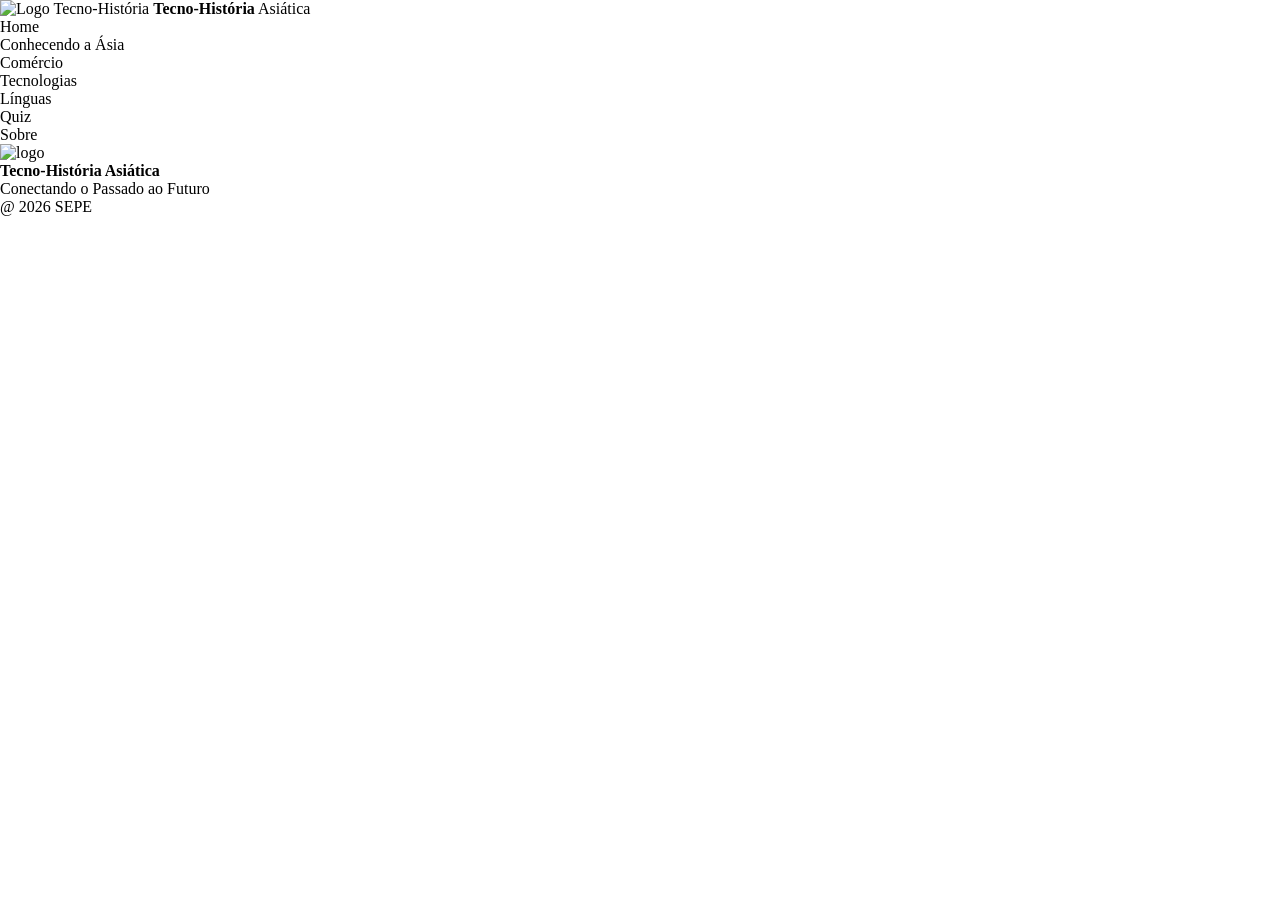
==== src/html/index.html @ f85dc5d5 "adicionando trabalho David" ====
<!DOCTYPE html>
<html lang="pt-br">
<head>
    <meta charset="UTF-8">
    <meta name="viewport" content="width=device-width, initial-scale=1.0">
    
    <link rel="stylesheet" href="../css/reset.css">

    <link rel="stylesheet" href="../css/header.css">
    <title>Document</title>
</head>
<body>
    <header>
            <img src="" alt="Logo Tecno-História">
            <a href="index.html">
                <strong>Tecno-História</strong>
                <span>Asiática</span>
            </a>
        </p>

        <ul>
            <li>
                <a href="index.html" class="atual">Home</a>
            </li>

            <li>
                <a href="">Conhecendo a Ásia</a>
            </li>

            <li>
                <a href="">Comércio</a>
            </li>

            <li>
                <a href="">Tecnologias</a>
            </li>

            <li>
                <a href="">Línguas</a>
            </li>

            <li>
                <a href="">Quiz</a>
            </li>

            <li>
                <a href="">Sobre</a>
            </li>
        </ul>
    </header>

    <footer>
        <div>
            <img src="" alt="logo">
            <p>
                <strong>Tecno-História Asiática</strong>
            <p>

            <p>
                Conectando o Passado ao Futuro
            </p>
        </div>

        <p>
            @ 2026 SEPE 
        </p>
    </footer>
</body>
</html>
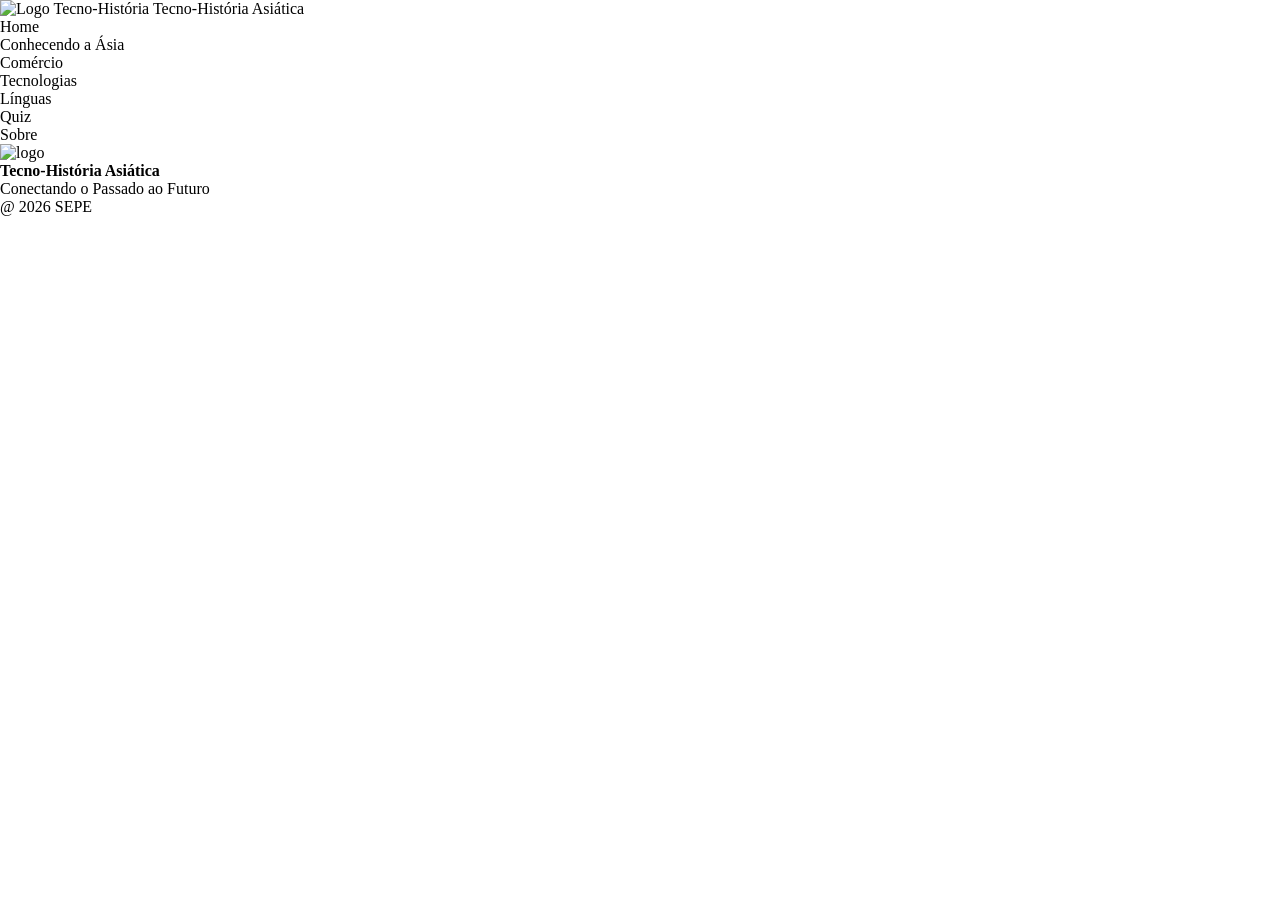
==== commit 5ff1767a: "ARRUMEI O HEADER" ====
--- a/src/html/index.html
+++ b/src/html/index.html
@@ -10,13 +10,14 @@
     <title>Document</title>
 </head>
 <body>
-    <header>
+    	<header>
+        <h1>
             <img src="" alt="Logo Tecno-História">
             <a href="index.html">
-                <strong>Tecno-História</strong>
+                <span>Tecno-História</span>
                 <span>Asiática</span>
             </a>
-        </p>
+        </h1>
 
         <ul>
             <li>
@@ -24,15 +25,15 @@
             </li>
 
             <li>
-                <a href="">Conhecendo a Ásia</a>
+                <a href="conhecendo.html">Conhecendo a Ásia</a>
             </li>
 
             <li>
-                <a href="">Comércio</a>
+                <a href="comercio.html">Comércio</a>
             </li>
 
             <li>
-                <a href="">Tecnologias</a>
+                <a href="tecnologias.html" >Tecnologias</a>
             </li>
 
             <li>
@@ -40,14 +41,13 @@
             </li>
 
             <li>
-                <a href="">Quiz</a>
+                <a href="quiz.html">Quiz</a>
             </li>
 
             <li>
-                <a href="">Sobre</a>
+                <a href="sobre.html">Sobre</a>
             </li>
         </ul>
-    </header>
 
     <footer>
         <div>
@@ -66,4 +66,4 @@
         </p>
     </footer>
 </body>
-</html>+</html>
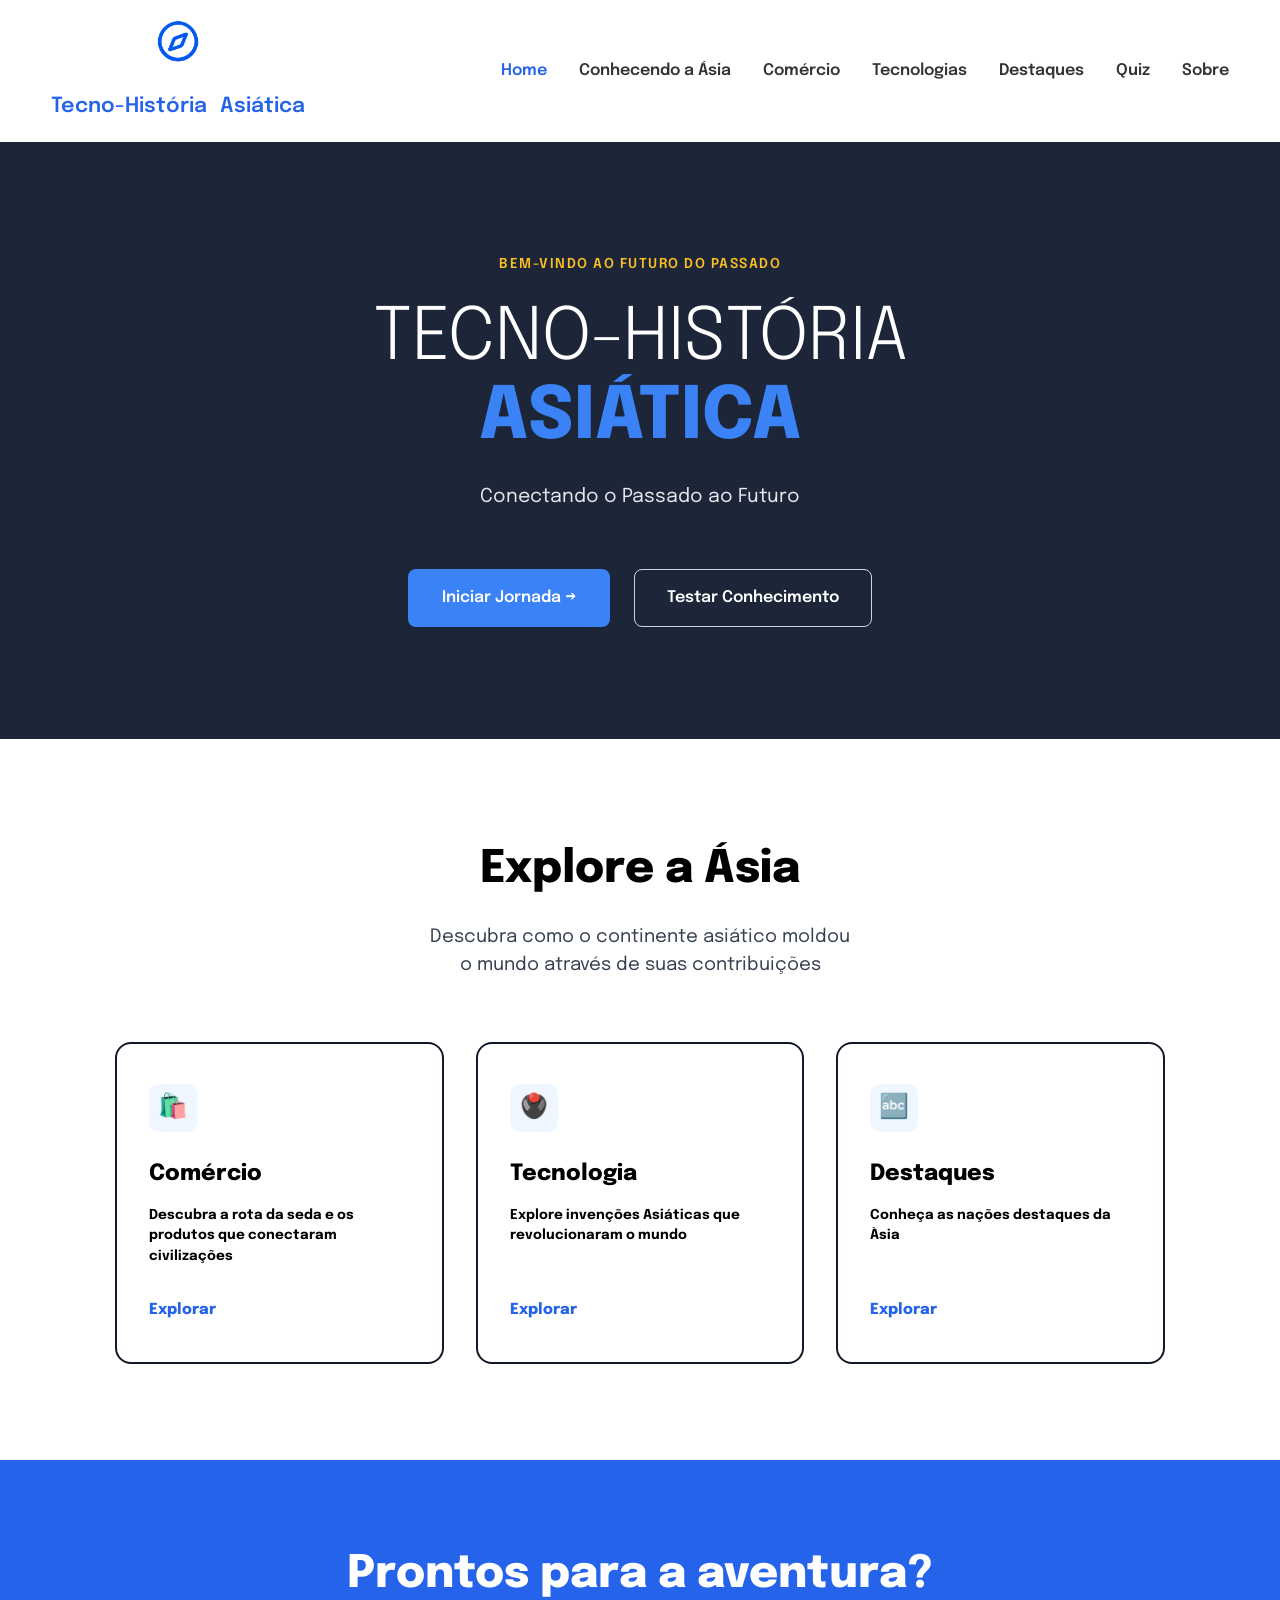
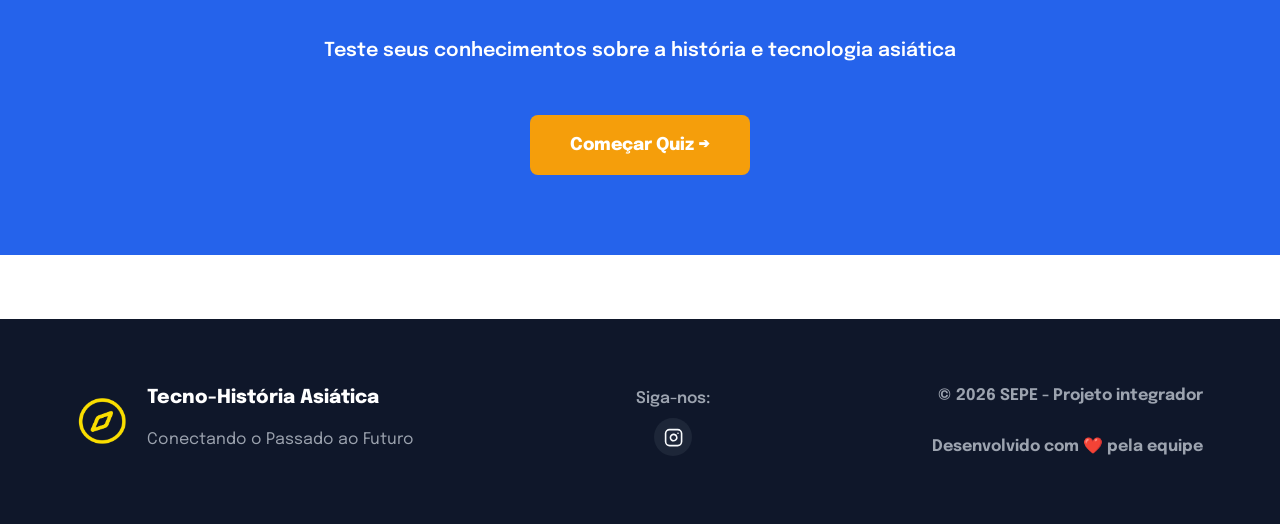
==== commit 1482a0e9: "mudança no home" ====
--- a/src/html/index.html
+++ b/src/html/index.html
@@ -3,16 +3,18 @@
 <head>
     <meta charset="UTF-8">
     <meta name="viewport" content="width=device-width, initial-scale=1.0">
-    
+    <title>Tecno-História Asiática - Home</title>
+    <!-- Caminhos dos estilos CSS -->
     <link rel="stylesheet" href="../css/reset.css">
-
-    <link rel="stylesheet" href="../css/header.css">
-    <title>Document</title>
+    <link rel="stylesheet" href="../css/header-footer.css">
+    <link rel="stylesheet" href="../css/style.css">
 </head>
 <body>
-    	<header>
+
+    <!-- CABEÇALHO -->
+   <header>
         <h1>
-            <img src="" alt="Logo Tecno-História">
+            <img src="../../assets/icons/logonew.png" alt="Logo Tecno-História">
             <a href="index.html">
                 <span>Tecno-História</span>
                 <span>Asiática</span>
@@ -21,7 +23,7 @@
 
         <ul>
             <li>
-                <a href="index.html" class="atual">Home</a>
+                <a href="index.html"class="atual">Home</a>
             </li>
 
             <li>
@@ -37,7 +39,7 @@
             </li>
 
             <li>
-                <a href="">Línguas</a>
+                <a href="destaques.html">Destaques</a>
             </li>
 
             <li>
@@ -48,22 +50,93 @@
                 <a href="sobre.html">Sobre</a>
             </li>
         </ul>
+    </header>
 
+    <main class="main-home">
+        <!-- SEÇÃO HERO -->
+        <section class="hero-home">
+            <p class="tagline">BEM-VINDO AO FUTURO DO PASSADO</p>
+            <h1>
+                TECNO-HISTÓRIA
+                <span class="highlight">ASIÁTICA</span>
+            </h1>
+            <p class="hero-subtitle">Conectando o Passado ao Futuro</p>
+            
+            <div class="botoes-hero">
+                <a href="conhecendo.html" class="btn btn-primary">Iniciar Jornada &rarr;</a>
+                <a href="quiz.html" class="btn btn-outline">Testar Conhecimento</a>
+            </div>
+        </section>
+
+        <!-- SEÇÃO EXPLORE -->
+        <section class="explore-secao">
+            <h2>Explore a Ásia</h2>
+            <p class="explore-desc">Descubra como o continente asiático moldou<br> o mundo através de suas contribuições</p>
+
+            <div class="grid-explore">
+                <!-- Card 1: Comércio -->
+                <div class="card-explore">
+                    <div class="icon-box">🛍️</div>
+                    <h3>Comércio</h3>
+                    <p>Descubra a rota da seda e os produtos que conectaram civilizações</p>
+                    <a href="comercio.html" class="link-explorar">Explorar</a>
+                </div>
+
+                <!-- Card 2: Tecnologia -->
+                <div class="card-explore">
+                    <div class="icon-box">🖲️</div>
+                    <h3>Tecnologia</h3>
+                    <p>Explore invenções Asiáticas que revolucionaram o mundo</p>
+                    <a href="tecnologias.html" class="link-explorar">Explorar</a>
+                </div>
+
+                <!-- Card 3: Linguagem -->
+                <div class="card-explore">
+                    <div class="icon-box">🔤</div>
+                    <h3>Destaques</h3>
+                    <p>Conheça as nações destaques da Àsia</p>
+                    <a href="destaques.html" class="link-explorar">Explorar</a>
+                </div>
+            </div>
+        </section>
+
+        <!-- SEÇÃO CALL TO ACTION (CTA) -->
+        <div class="cta-wrapper">
+            <section class="cta-secao">
+                <h2>Prontos para a aventura?</h2>
+                <p>Teste seus conhecimentos sobre a história e tecnologia asiática</p>
+                <a href="quiz.html" class="btn-quiz">Começar Quiz &rarr;</a>
+            </section>
+        </div>
+    </main>
+
+    <!-- RODAPÉ -->
     <footer>
-        <div>
-            <img src="" alt="logo">
-            <p>
-                <strong>Tecno-História Asiática</strong>
-            <p>
-
-            <p>
-                Conectando o Passado ao Futuro
-            </p>
+        <div class="footer-content">
+            <div class="footer-left">
+                <img src="../../assets/icons/logo_tellow.png" alt="Logo Tecno-História Asiática">
+                <div>
+                    <strong>Tecno-História Asiática</strong>
+                    <p>Conectando o Passado ao Futuro</p>
+                </div>
+            </div>
+            <div class="footer-social">
+                <span>Siga-nos:</span>
+                <div class="social-icons">
+                    <a href="https://www.instagram.com/tecnohistoria_asiatica?stkn=Y3NwOWZsYmV5bW9r" target="_blank" rel="noopener noreferrer" aria-label="Instagram">
+                        <svg xmlns="http://www.w3.org/2000/svg" width="20" height="20" viewBox="0 0 24 24" fill="none" stroke="currentColor" stroke-width="2" stroke-linecap="round" stroke-linejoin="round">
+                            <rect x="2" y="2" width="20" height="20" rx="5" ry="5"></rect>
+                            <path d="M16 11.37A4 4 0 1 1 12.63 8 4 4 0 0 1 16 11.37z"></path>
+                            <line x1="17.5" y1="6.5" x2="17.51" y2="6.5"></line>
+                        </svg>
+                    </a>
+                </div>
+            </div>
+            <div class="footer-right">
+                <p>&copy; 2026 SEPE - Projeto integrador</p>
+                <p>Desenvolvido com ❤️ pela equipe</p>
+            </div>
         </div>
-
-        <p>
-            @ 2026 SEPE 
-        </p>
     </footer>
 </body>
 </html>
--- a/src/css/header-footer.css
+++ b/src/css/header-footer.css
@@ -0,0 +1,240 @@
+/* =========================================
+   CABEÇALHO (Estilos Padrão / Mobile)
+========================================= */
+header {
+    padding: 4vw 5vw;
+    text-align: center;
+    background-color: #FFFFFF;
+    box-shadow: 0 2px 10px rgba(0,0,0,0.05);
+}
+
+header h1 {
+    margin: 2vw 0 4vw 0;
+    font-weight: 800;
+    font-size: 1.5rem;
+    display: flex;
+    flex-direction: column;
+    align-items: center;
+    gap: 2vw;
+}
+
+header h1 a {
+    display: flex;
+    flex-direction: column;
+    align-items: center;
+    gap: 2vw;
+    text-decoration: none;
+    color: inherit;
+}
+
+header h1 img {
+    width: 15vw; /* Aumentado um pouco pro mobile */
+    border-radius: 50%; /* Deixa a logo redonda, se ela for quadrada */
+}
+
+header span {
+    color: #2563EB;
+}
+
+/* Links do Menu */
+header ul {
+    list-style: none;
+    padding: 0;
+}
+
+header li {
+    margin: 4vw 0;
+}
+
+header a {
+    text-decoration: none;
+    color: #333333;
+    font-weight: 600;
+    transition: color 0.3s ease; 
+}
+
+/* =========================================
+   EFEITOS (Hover e Página Atual)
+========================================= */
+
+/* Fica azul quando o mouse passa por cima */
+header a:hover {
+    color: #2563EB;
+}
+
+.atual {
+    color: #2563EB;
+}
+
+/* =========================================
+   RODAPÉ (Estilos Padrão / Mobile)
+========================================= */
+footer {
+    text-align: center;
+    padding: 8vw 5vw;
+    background-color: #0F172A;
+    color: white;
+}
+
+.footer-content {
+    display: flex;
+    flex-direction: column;
+    gap: 8vw;
+    align-items: center;
+}
+
+.footer-left {
+    display: flex;
+    flex-direction: column;
+    align-items: center;
+    gap: 3vw;
+}
+
+.footer-left img {
+    width: 20vw;
+    border-radius: 50%; /* Se a imagem logo.jpeg for quadrada, fica redonda */
+}
+
+footer strong {
+    font-weight: 800;
+    font-size: 1.2rem;
+    display: block;
+    margin-bottom: 1vw;
+}
+
+footer div p {
+    margin: 2vw 0;
+    font-weight: 400;
+    color: #9CA3AF;
+}
+
+/* Redes Sociais - Instagram */
+.footer-social {
+    display: flex;
+    flex-direction: column;
+    align-items: center;
+    gap: 2vw;
+}
+
+.footer-social span {
+    font-size: 1rem;
+    color: #9CA3AF;
+    font-weight: 600;
+}
+
+.social-icons a {
+    color: #F8FAFC;
+    background-color: #1D2638;
+    width: 12vw;
+    height: 12vw;
+    border-radius: 50%;
+    display: flex;
+    align-items: center;
+    justify-content: center;
+    transition: all 0.3s ease;
+    text-decoration: none;
+}
+
+.social-icons a:hover {
+    background-color: #F49F0A; 
+    color: #111827;
+    transform: translateY(-3px);
+}
+
+.social-icons a svg {
+    width: 5vw;
+    height: 5vw;
+}
+
+.footer-right p {
+    margin: 2vw 0;
+    font-weight: 700;
+    color: #9CA3AF;
+}
+
+/* =========================================
+   MEDIA QUERIES (Telas Maiores / Desktop)
+========================================= */
+@media (min-width: 768px) {
+    
+    /* Cabeçalho lado a lado */
+    header {
+        display: flex;
+        justify-content: space-between;
+        align-items: center;
+        padding: 1.5vw 4vw;
+        text-align: left;
+    }
+
+    header h1 a {
+        flex-direction: row; /* Fica do lado da escrita no PC */
+        gap: 1vw;
+    }
+
+    header h1 img {
+        width: 3.5vw;
+    }
+
+    header h1 {
+        margin: 0;
+        font-size: 1.3rem;
+    }
+
+    header ul {
+        display: flex;
+        align-items: center;
+        gap: 2.5vw; 
+    }
+
+    header li {
+        margin: 0;
+    }
+
+    /* Rodapé lado a lado */
+    footer {
+        padding: 3vw 6vw;
+        text-align: left;
+    }
+
+    .footer-content {
+        flex-direction: row;
+        justify-content: space-between;
+        align-items: center;
+        gap: 0;
+        width: 100%;
+    }
+
+    .footer-left {
+        flex-direction: row;
+        gap: 1.5vw;
+        text-align: left;
+    }
+
+    .footer-left img {
+        width: 4vw;
+    }
+
+    /* Instagram no PC */
+    .footer-social {
+        gap: 0.5vw;
+    }
+    
+    .social-icons a {
+        width: 3vw;
+        height: 3vw;
+    }
+
+    .social-icons a svg {
+        width: 1.5vw;
+        height: 1.5vw;
+    }
+
+    .footer-right {
+        text-align: right;
+    }
+
+    footer p, 
+    footer div p {
+        margin: 0.5vw 0;
+    }
+}
--- a/src/css/style.css
+++ b/src/css/style.css
@@ -0,0 +1,269 @@
+/* =========================================
+   IMPORTAÇÃO DE FONTE E RESET BÁSICO
+========================================= */
+@import url('https://fonts.googleapis.com/css2?family=Epilogue:ital,wght@0,100..900;1,100..900&display=swap');
+
+* {
+    margin: 0;
+    padding: 0;
+    box-sizing: border-box;
+}
+
+body {
+    font-family: 'Epilogue', sans-serif;
+    color: #333;
+    line-height: 1.6;
+    background-color: #FFFFFF;
+}
+
+a {
+    text-decoration: none;
+    color: inherit;
+}
+
+/* =========================================
+   HERO SEÇÃO
+========================================= */
+.hero-home {
+    background-color: #1D2638; /* Fundo azul bem escuro */
+    color: #FFFFFF;
+    text-align: center;
+    padding: 7rem 2rem;
+    display: flex;
+    flex-direction: column;
+    align-items: center;
+    justify-content: center;
+}
+
+.tagline {
+    color: #FBBF24; /* Amarelo/Laranja */
+    font-size: 0.85rem;
+    font-weight: 600;
+    letter-spacing: 1.5px;
+    margin-bottom: 1.5rem;
+    text-transform: uppercase;
+}
+
+.hero-home h1 {
+    font-size: 4.5rem;
+    font-weight: 300; /* Texto mais fino */
+    line-height: 1.1;
+    margin-bottom: 1.5rem;
+}
+
+.hero-home h1 .highlight {
+    color: #3B82F6; /* Azul destaque */
+    font-weight: 800; /* Texto mais grosso */
+    display: block;
+}
+
+.hero-subtitle {
+    font-size: 1.2rem;
+    color: #E5E7EB;
+    margin-bottom: 3.5rem;
+    font-weight: 400;
+}
+header img{
+    width: 4vw;
+}
+
+/* Botões do Hero */
+.botoes-hero {
+    display: flex;
+    gap: 1.5rem;
+}
+
+.btn {
+    padding: 0.9rem 2rem;
+    border-radius: 8px;
+    font-weight: 600;
+    font-size: 1rem;
+    transition: all 0.3s ease;
+    cursor: pointer;
+    display: inline-flex;
+    align-items: center;
+    justify-content: center;
+}
+
+.btn-primary {
+    background-color: #3B82F6;
+    color: #FFFFFF;
+    border: 2px solid #3B82F6;
+}
+
+.btn-primary:hover {
+    background-color: #2563EB;
+    border-color: #2563EB;
+}
+
+.btn-outline {
+    background-color: transparent;
+    color: #FFFFFF;
+    border: 1px solid #D1D5DB;
+}
+
+.btn-outline:hover {
+    background-color: rgba(255, 255, 255, 0.1);
+    border-color: #FFFFFF;
+}
+
+/* =========================================
+   EXPLORE A ÁSIA
+========================================= */
+.explore-secao {
+    background-color: #FFFFFF;
+    padding: 6rem 5%;
+    text-align: center;
+}
+
+.explore-secao h2 {
+    font-size: 2.8rem;
+    color: #000000;
+    font-weight: 800;
+    margin-bottom: 1rem;
+}
+
+.explore-desc {
+    font-size: 1.15rem;
+    color: #374151;
+    margin-bottom: 4rem;
+    line-height: 1.5;
+}
+
+.grid-explore {
+    display: grid;
+    grid-template-columns: repeat(3, 1fr);
+    gap: 2rem;
+    max-width: 1050px;
+    margin: 0 auto;
+}
+
+.card-explore {
+    border: 2px solid #111827; /* Borda preta/escura */
+    border-radius: 16px;
+    padding: 2.5rem 2rem;
+    text-align: left;
+    background-color: #FFFFFF;
+    display: flex;
+    flex-direction: column;
+    transition: transform 0.3s ease, box-shadow 0.3s ease;
+}
+
+.card-explore:hover {
+    transform: translateY(-5px);
+    box-shadow: 0 10px 20px rgba(0,0,0,0.05);
+}
+
+.icon-box {
+    background-color: #EFF6FF; /* Fundo azul claro */
+    color: #3B82F6;
+    width: 48px;
+    height: 48px;
+    border-radius: 10px;
+    display: flex;
+    align-items: center;
+    justify-content: center;
+    font-size: 1.5rem;
+    margin-bottom: 1.5rem;
+}
+
+.card-explore h3 {
+    font-size: 1.4rem;
+    font-weight: 800;
+    color: #000000;
+    margin-bottom: 0.8rem;
+}
+
+.card-explore p {
+    font-size: 0.85rem;
+    color: #000000;
+    font-weight: 700;
+    margin-bottom: 2rem;
+    line-height: 1.5;
+    flex-grow: 1; /* Empurra o link para baixo */
+}
+
+.link-explorar {
+    color: #2563EB;
+    font-weight: 800;
+    font-size: 0.95rem;
+    margin-top: auto;
+}
+
+.link-explorar:hover {
+    text-decoration: underline;
+}
+
+/* =========================================
+   CALL TO ACTION (CTA)
+========================================= */
+.cta-wrapper {
+    background-color: #FFFFFF;
+    padding-bottom: 4rem; /* Cria a faixa branca no final da página idêntica a imagem */
+}
+
+.cta-secao {
+    background-color: #2563EB; /* Azul vibrante */
+    color: #FFFFFF;
+    padding: 5rem 5%;
+    text-align: center;
+}
+
+.cta-secao h2 {
+    font-size: 2.8rem;
+    font-weight: 800;
+    margin-bottom: 1.5rem;
+}
+
+.cta-secao p {
+    font-size: 1.2rem;
+    margin-bottom: 3rem;
+    font-weight: 600;
+}
+
+.btn-quiz {
+    background-color: #F59E0B; /* Laranja vibrante */
+    color: #FFFFFF;
+    padding: 1rem 2.5rem;
+    border-radius: 8px;
+    font-weight: 800;
+    font-size: 1.1rem;
+    border: none;
+    transition: background-color 0.3s ease;
+    display: inline-flex;
+    align-items: center;
+    gap: 0.5rem;
+}
+
+.btn-quiz:hover {
+    background-color: #D97706; /* Laranja mais escuro no hover */
+}
+
+/* =========================================
+   RESPONSIVIDADE
+========================================= */
+@media (max-width: 992px) {
+    .grid-explore {
+        grid-template-columns: repeat(2, 1fr);
+    }
+}
+
+@media (max-width: 768px) {
+    .hero-home h1 {
+        font-size: 3rem;
+    }
+    
+    .botoes-hero {
+        flex-direction: column;
+        width: 100%;
+        max-width: 320px;
+    }
+    
+    .grid-explore {
+        grid-template-columns: 1fr;
+    }
+    
+    .explore-secao h2, .cta-secao h2 {
+        font-size: 2.2rem;
+    }
+}
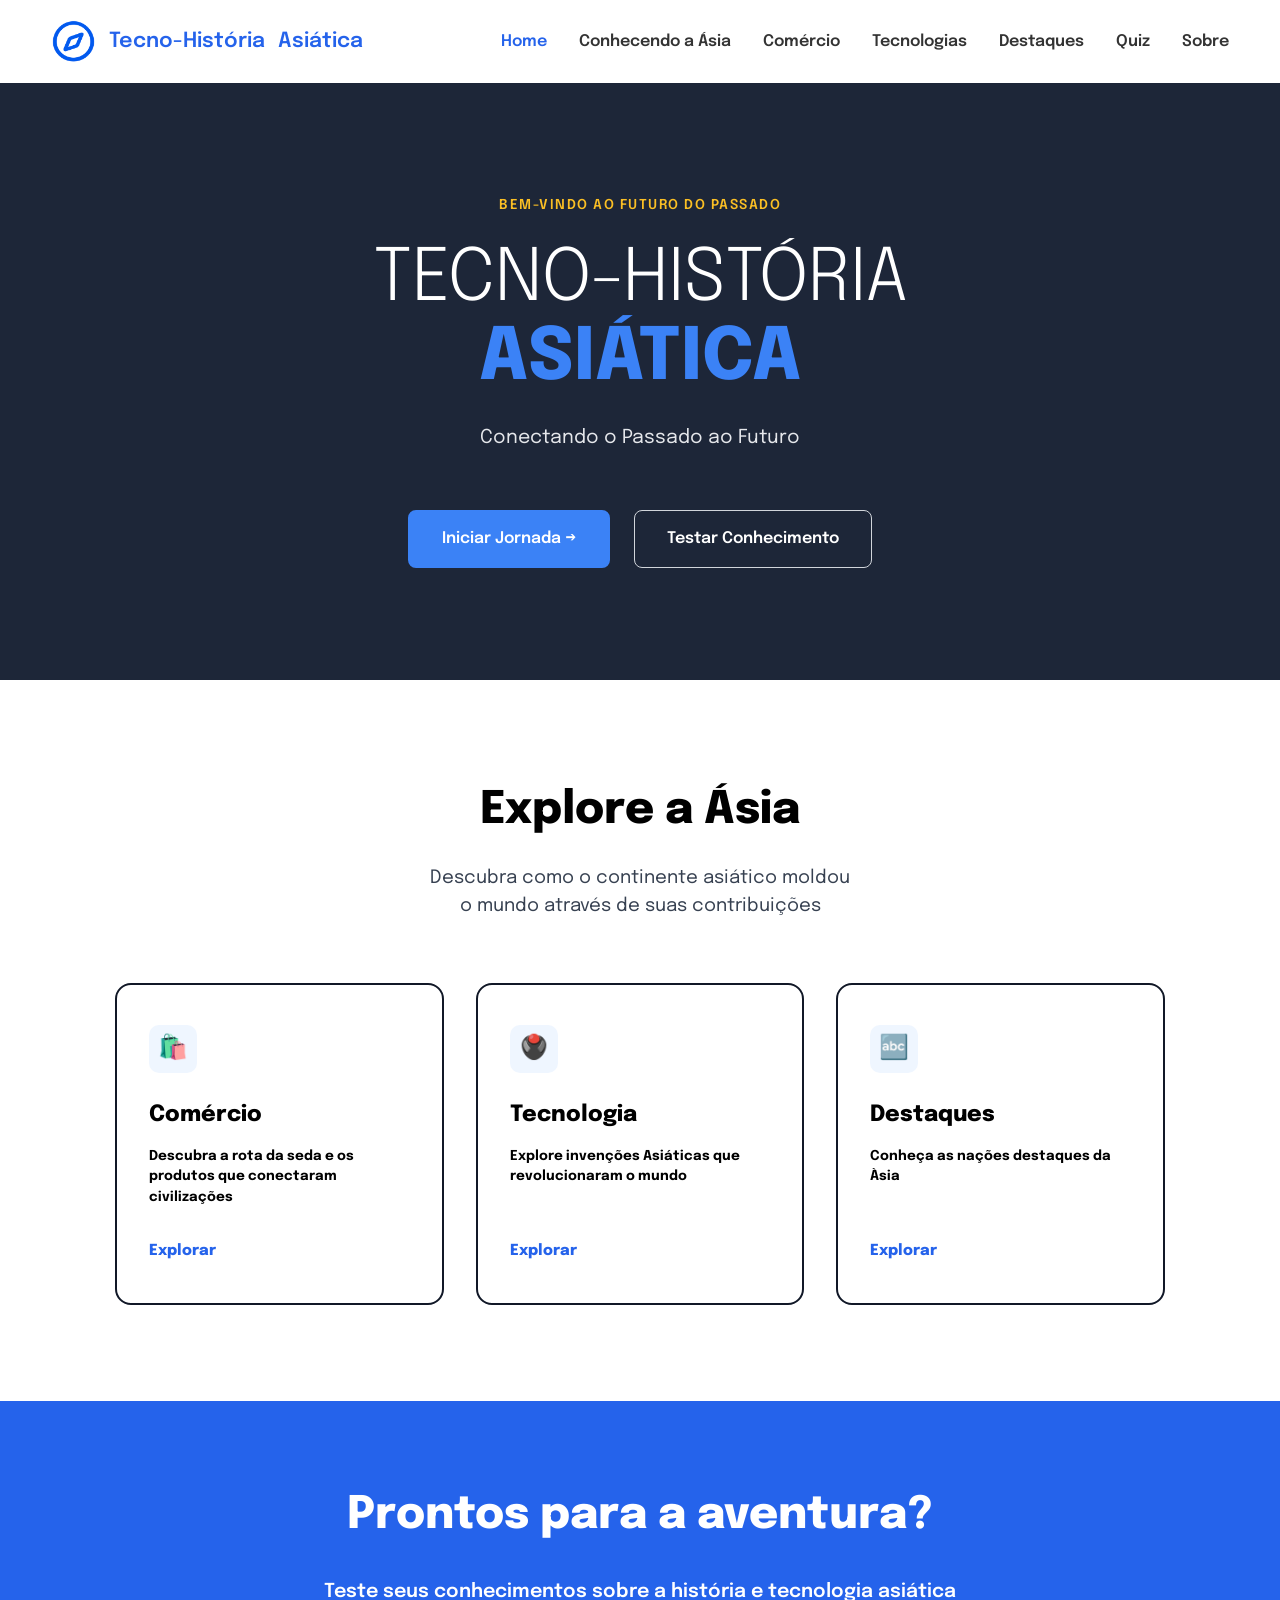
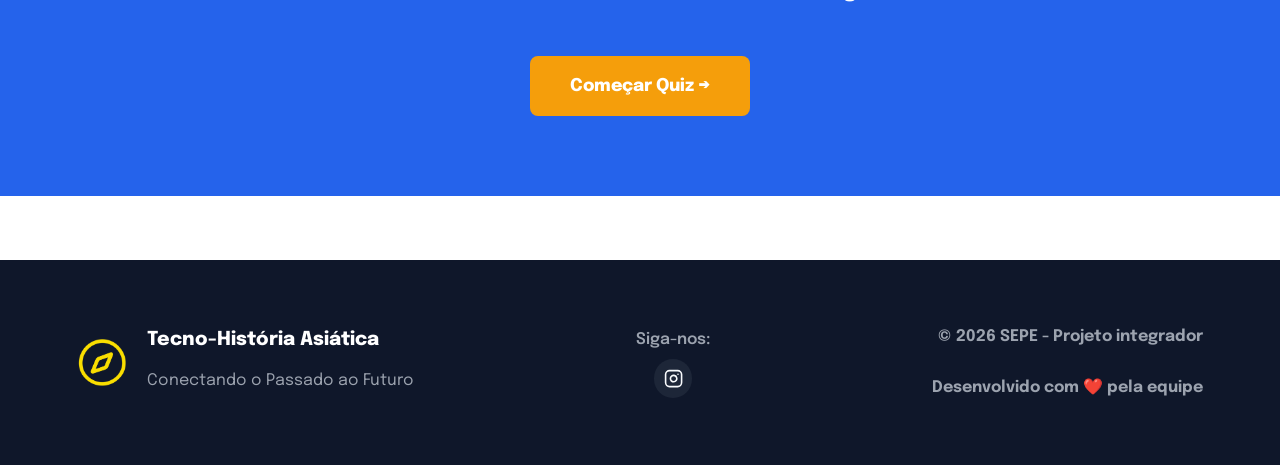
==== commit 92c97ffc: "arrumando logo" ====
--- a/src/html/index.html
+++ b/src/html/index.html
@@ -14,8 +14,8 @@
     <!-- CABEÇALHO -->
    <header>
         <h1>
-            <img src="../../assets/icons/logonew.png" alt="Logo Tecno-História">
             <a href="index.html">
+                <img src="../../assets/icons/logonew.png" alt="Logo Tecno-História">
                 <span>Tecno-História</span>
                 <span>Asiática</span>
             </a>
--- a/src/css/style.css
+++ b/src/css/style.css
@@ -267,3 +267,19 @@
         font-size: 2.2rem;
     }
 }
+/* Efeito de entrada (a página surge suavemente ao carregar) */
+body {
+    opacity: 0;
+    animation: fadeIn 0.5s ease-in-out forwards;
+}
+
+@keyframes fadeIn {
+    from { opacity: 0; }
+    to { opacity: 1; }
+}
+
+/* Classe ativada pelo JS quando você clica em um link para sair */
+body.fade-out {
+    opacity: 0 !important;
+    transition: opacity 0.4s ease-in-out !important;
+}
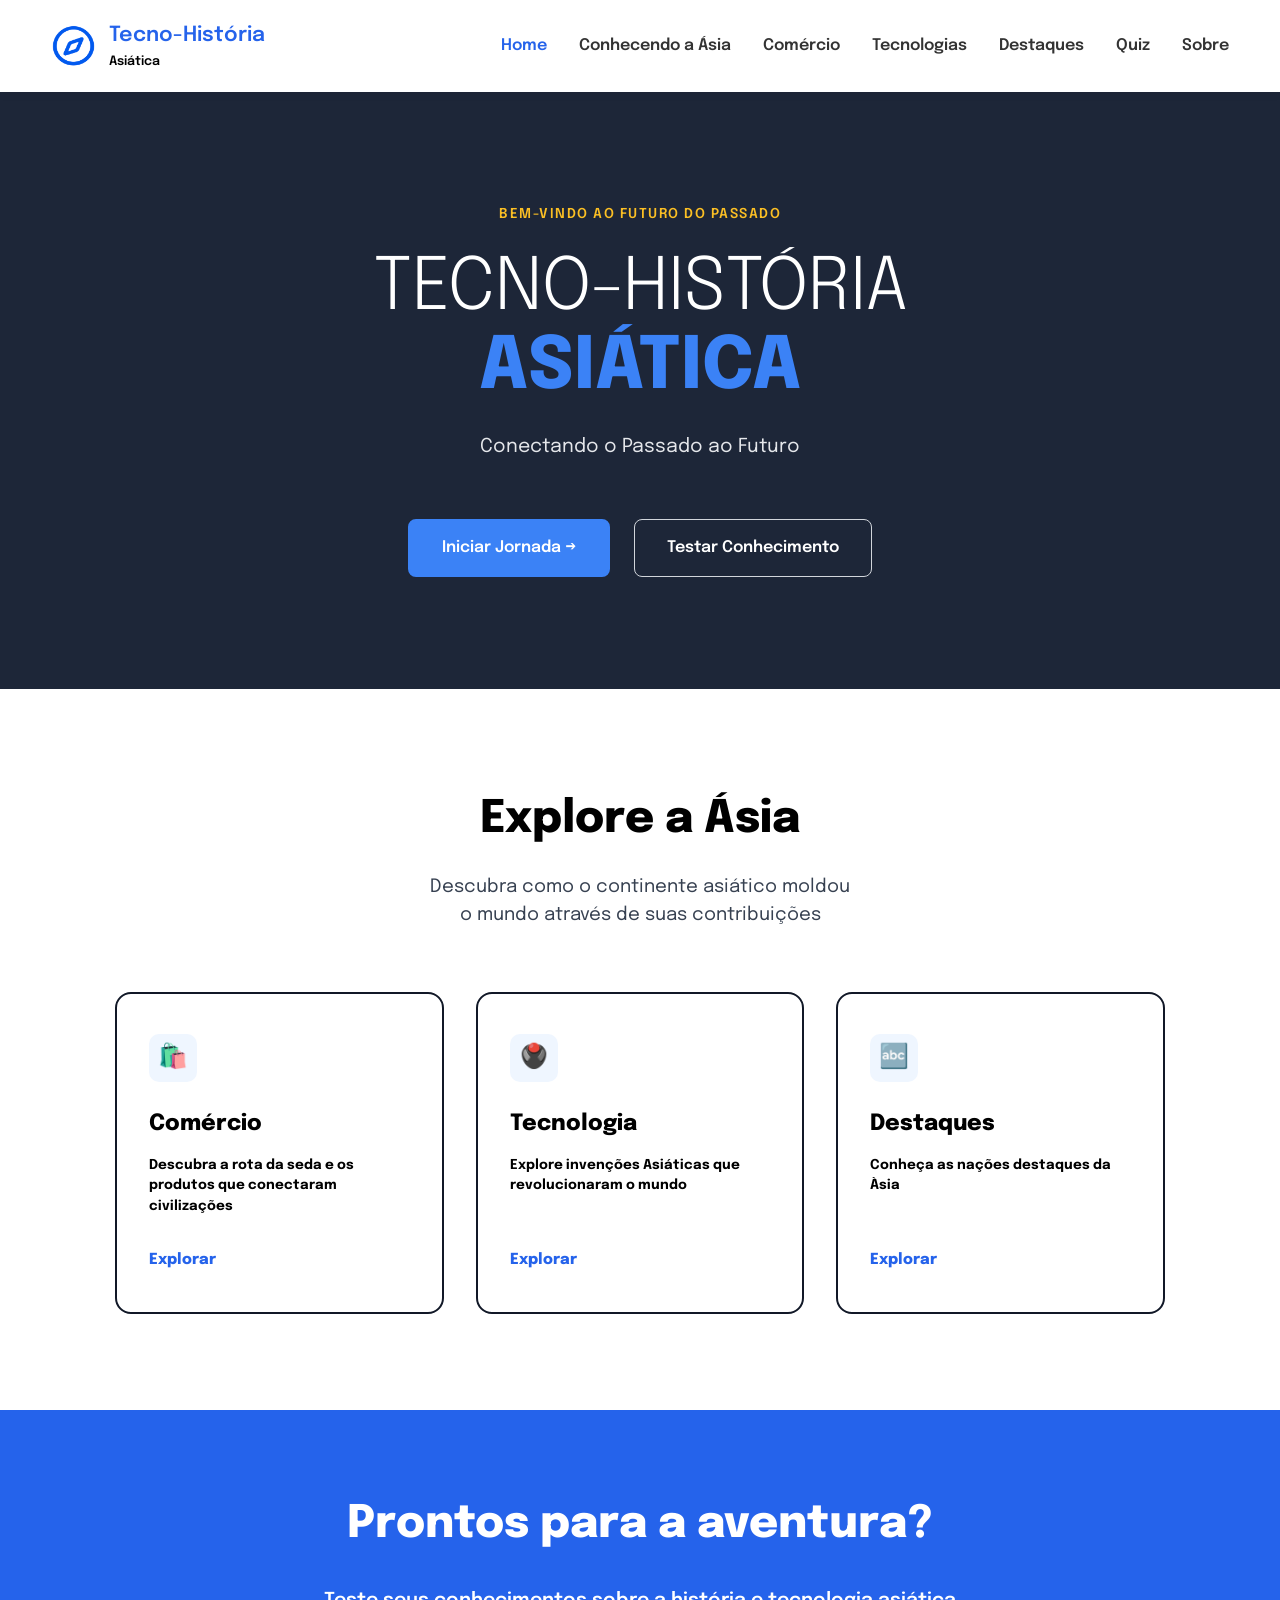
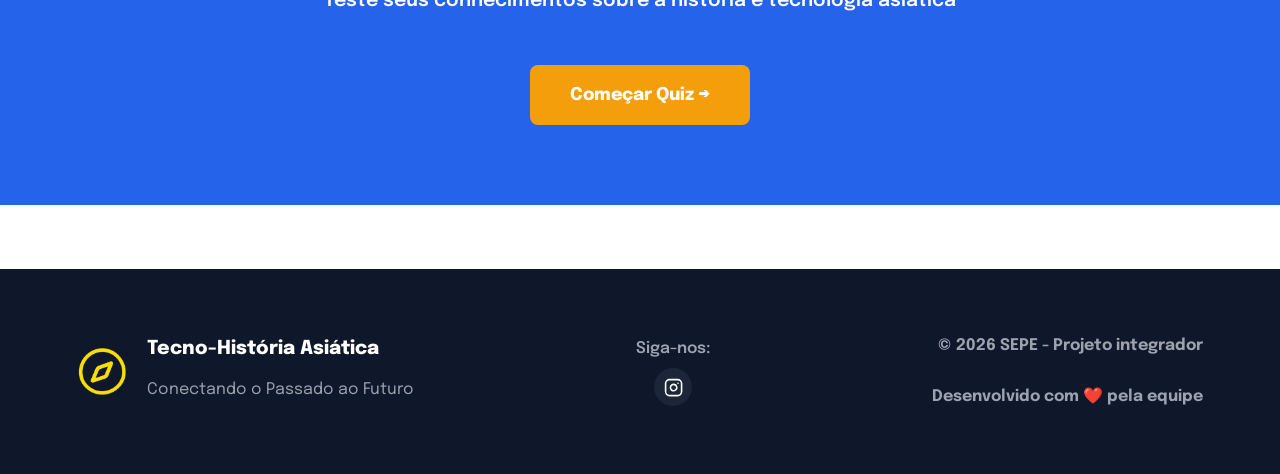
==== commit c8f83864: "Ajustei o header da página destaques que estava desproporcional ao resto do site e terminei de ajust" ====
--- a/src/html/index.html
+++ b/src/html/index.html
@@ -12,45 +12,51 @@
 <body>
 
     <!-- CABEÇALHO -->
-   <header>
-        <h1>
-            <a href="index.html">
-                <img src="../../assets/icons/logonew.png" alt="Logo Tecno-História">
-                <span>Tecno-História</span>
-                <span>Asiática</span>
-            </a>
-        </h1>
+  <header>
+   <h1>
+        <a href="index.html">
+            <img src="../../assets/icons/logonew.png" alt="Logo Tecno-História">
+            <div>
+            Tecno-História
+            <span>Asiática</span>
+            </div>
+        </a>
+    </h1>
 
-        <ul>
-            <li>
-                <a href="index.html"class="atual">Home</a>
-            </li>
+    <input type="checkbox" id="menu">
 
-            <li>
-                <a href="conhecendo.html">Conhecendo a Ásia</a>
-            </li>
+    <label for="menu" class="botao-menu">☰</label>
 
-            <li>
-                <a href="comercio.html">Comércio</a>
-            </li>
+    <ul>
+        <li>
+            <a href="index.html" class="atual">Home</a>
+        </li>
 
-            <li>
-                <a href="tecnologias.html" >Tecnologias</a>
-            </li>
+        <li>
+            <a href="conhecendo.html">Conhecendo a Ásia</a>
+        </li>
 
-            <li>
-                <a href="destaques.html">Destaques</a>
-            </li>
+        <li>
+            <a href="comercio.html">Comércio</a>
+        </li>
 
-            <li>
-                <a href="quiz.html">Quiz</a>
-            </li>
+        <li>
+            <a href="tecnologias.html">Tecnologias</a>
+        </li>
 
-            <li>
-                <a href="sobre.html">Sobre</a>
-            </li>
-        </ul>
-    </header>
+        <li>
+            <a href="destaques.html">Destaques</a>
+        </li>
+
+        <li>
+            <a href="quiz.html">Quiz</a>
+        </li>
+
+        <li>
+            <a href="sobre.html">Sobre</a>
+        </li>
+    </ul>
+</header>
 
     <main class="main-home">
         <!-- SEÇÃO HERO -->
--- a/src/css/header-footer.css
+++ b/src/css/header-footer.css
@@ -1,11 +1,17 @@
 /* =========================================
-   CABEÇALHO (Estilos Padrão / Mobile)
-========================================= */
+   CABEÇALHO
+========================================= */
+
 header {
     padding: 4vw 5vw;
     text-align: center;
     background-color: #FFFFFF;
-    box-shadow: 0 2px 10px rgba(0,0,0,0.05);
+    box-shadow: 0 2px 10px rgba(0, 0, 0, 0.05);
+
+    /* Header acompanha a página */
+    position: sticky;
+    top: 0;
+    z-index: 1000;
 }
 
 header h1 {
@@ -28,15 +34,22 @@
 }
 
 header h1 img {
-    width: 15vw; /* Aumentado um pouco pro mobile */
-    border-radius: 50%; /* Deixa a logo redonda, se ela for quadrada */
-}
-
+    width: 15vw;
+    border-radius: 50%;
+}
+header h1{
+    color:#2563EB;
+}
 header span {
-    color: #2563EB;
-}
-
-/* Links do Menu */
+    color: black;
+    font-size: 0.8rem;
+    display: block;
+}
+
+/* =========================================
+   LINKS DO MENU
+========================================= */
+
 header ul {
     list-style: none;
     padding: 0;
@@ -50,14 +63,9 @@
     text-decoration: none;
     color: #333333;
     font-weight: 600;
-    transition: color 0.3s ease; 
-}
-
-/* =========================================
-   EFEITOS (Hover e Página Atual)
-========================================= */
-
-/* Fica azul quando o mouse passa por cima */
+    transition: color 0.3s ease, transform 0.3s ease;
+}
+
 header a:hover {
     color: #2563EB;
 }
@@ -67,8 +75,21 @@
 }
 
 /* =========================================
-   RODAPÉ (Estilos Padrão / Mobile)
-========================================= */
+   MENU MOBILE
+========================================= */
+
+#menu {
+    display: none;
+}
+
+.botao-menu {
+    display: none;
+}
+
+/* =========================================
+   RODAPÉ
+========================================= */
+
 footer {
     text-align: center;
     padding: 8vw 5vw;
@@ -92,7 +113,7 @@
 
 .footer-left img {
     width: 20vw;
-    border-radius: 50%; /* Se a imagem logo.jpeg for quadrada, fica redonda */
+    border-radius: 50%;
 }
 
 footer strong {
@@ -108,7 +129,10 @@
     color: #9CA3AF;
 }
 
-/* Redes Sociais - Instagram */
+/* =========================================
+   REDES SOCIAIS
+========================================= */
+
 .footer-social {
     display: flex;
     flex-direction: column;
@@ -136,7 +160,7 @@
 }
 
 .social-icons a:hover {
-    background-color: #F49F0A; 
+    background-color: #F49F0A;
     color: #111827;
     transform: translateY(-3px);
 }
@@ -153,10 +177,11 @@
 }
 
 /* =========================================
-   MEDIA QUERIES (Telas Maiores / Desktop)
-========================================= */
+   DESKTOP
+========================================= */
+
 @media (min-width: 768px) {
-    
+
     /* Cabeçalho lado a lado */
     header {
         display: flex;
@@ -167,7 +192,7 @@
     }
 
     header h1 a {
-        flex-direction: row; /* Fica do lado da escrita no PC */
+        flex-direction: row;
         gap: 1vw;
     }
 
@@ -183,7 +208,7 @@
     header ul {
         display: flex;
         align-items: center;
-        gap: 2.5vw; 
+        gap: 2.5vw;
     }
 
     header li {
@@ -218,7 +243,7 @@
     .footer-social {
         gap: 0.5vw;
     }
-    
+
     .social-icons a {
         width: 3vw;
         height: 3vw;
@@ -233,8 +258,111 @@
         text-align: right;
     }
 
-    footer p, 
+    footer p,
     footer div p {
         margin: 0.5vw 0;
     }
 }
+
+/* =========================================
+   MOBILE
+========================================= */
+
+@media (max-width: 767px) {
+
+    /* Botão ☰ */
+    .botao-menu {
+        display: block;
+        position: absolute;
+        top: 15px;
+        right: 18px;
+        font-size: 26px;
+        cursor: pointer;
+        color: #111827;
+        z-index: 1001;
+    }
+
+    /* Header menor no celular */
+    header {
+        position: sticky;
+        top: 0;
+        z-index: 1000;
+        padding: 10px 20px;
+    }
+
+    /* Logo e nome */
+    header h1 {
+        margin: 0;
+        font-size: 1.1rem;
+        flex-direction: row;
+        gap: 8px;
+    }
+
+    header h1 a {
+        flex-direction: row;
+        gap: 8px;
+    }
+
+    header h1 img {
+        width: 42px;
+    }
+
+    /* Menu lateral */
+    header ul {
+        position: fixed;
+        top: 0;
+        right: -280px;
+        width: 280px;
+        height: 100vh;
+        margin: 0;
+        padding: 80px 30px 30px;
+        background-color: white;
+        list-style: none;
+        box-shadow: -5px 0 15px rgba(0, 0, 0, 0.15);
+        transition: right 0.3s ease;
+        z-index: 1000;
+    }
+
+    /* Links do menu lateral */
+    header li {
+        margin: 20px 0;
+    }
+
+    header ul a {
+        font-size: 18px;
+        text-decoration: none;
+    }
+
+    /* Abrir menu */
+    #menu:checked ~ ul {
+        right: 0;
+    }
+}
+
+/* =========================================
+   ANIMAÇÕES
+========================================= */
+
+@keyframes aparecer {
+    from {
+        opacity: 0;
+        transform: translateY(20px);
+    }
+
+    to {
+        opacity: 1;
+        transform: translateY(0);
+    }
+}
+
+main {
+    animation: aparecer 0.7s ease;
+}
+
+main img {
+    transition: transform 0.3s ease;
+}
+
+main img:hover {
+    transform: scale(1.03);
+}
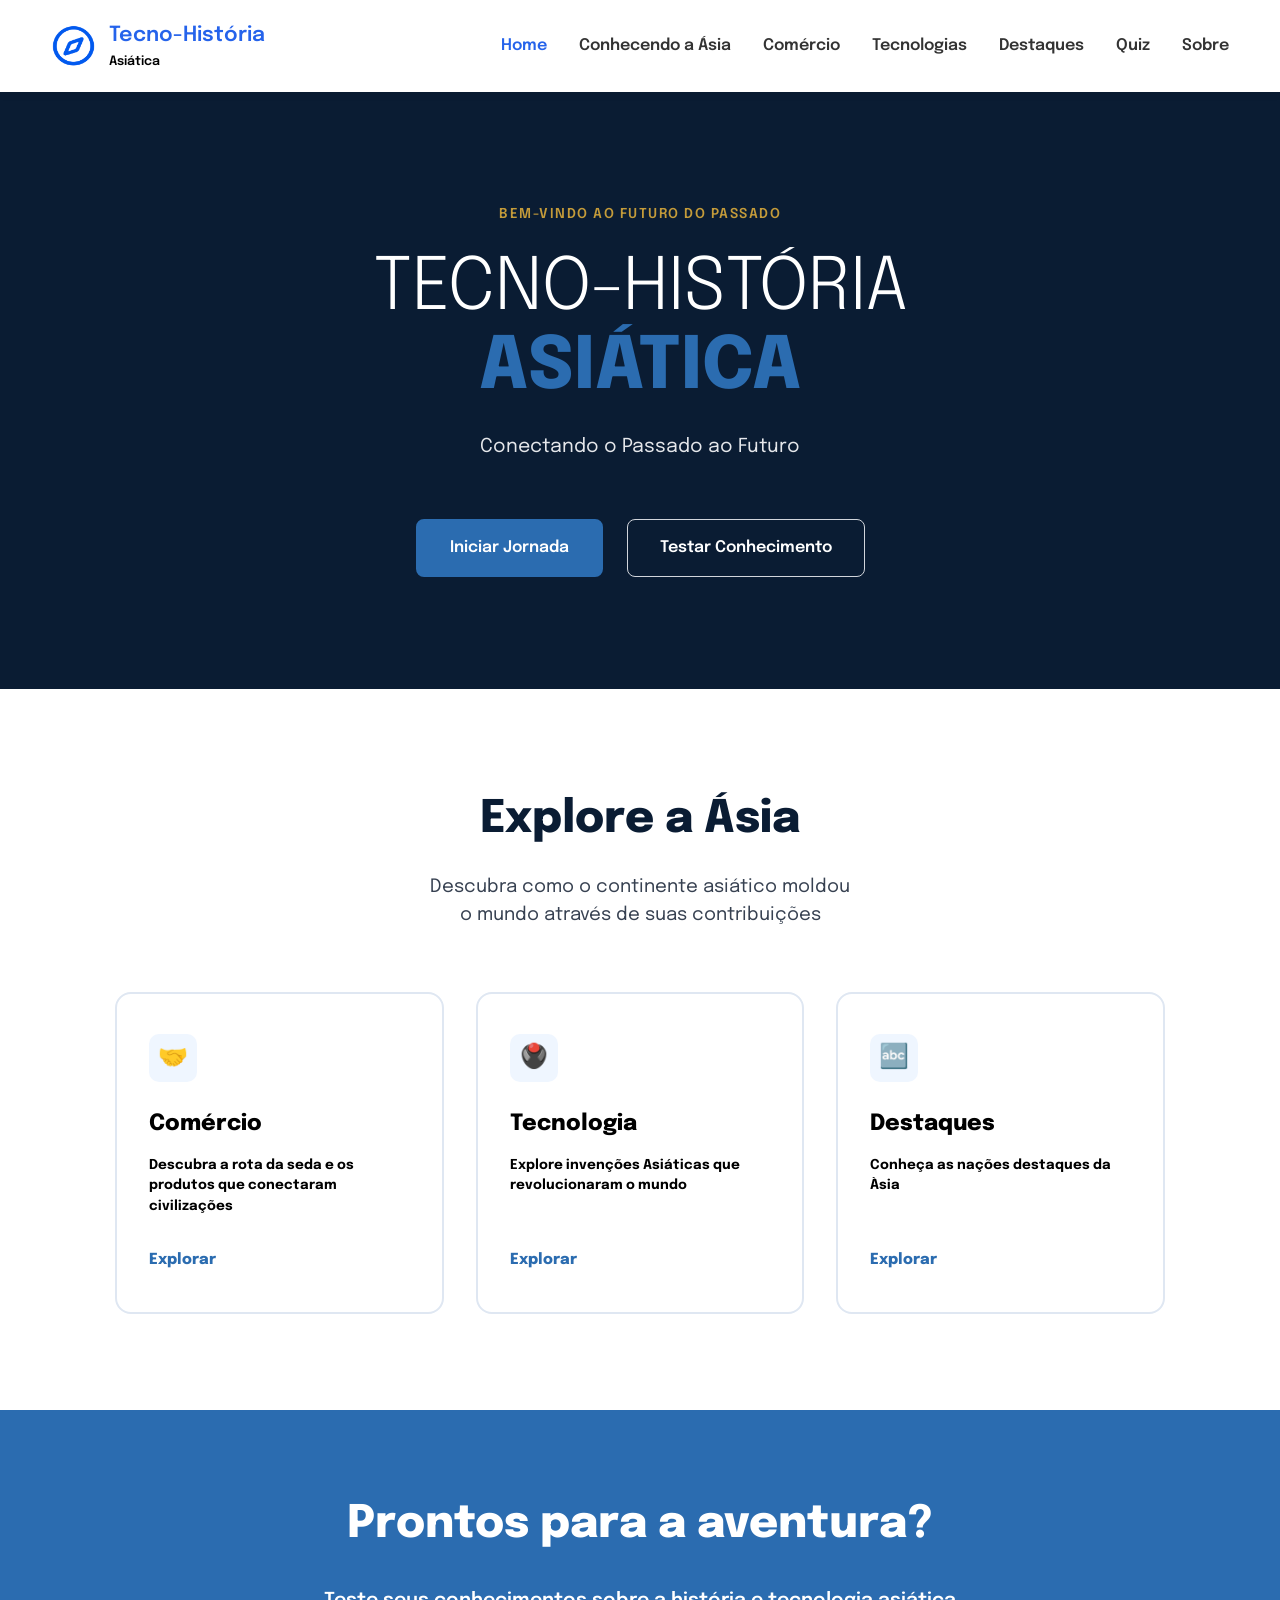
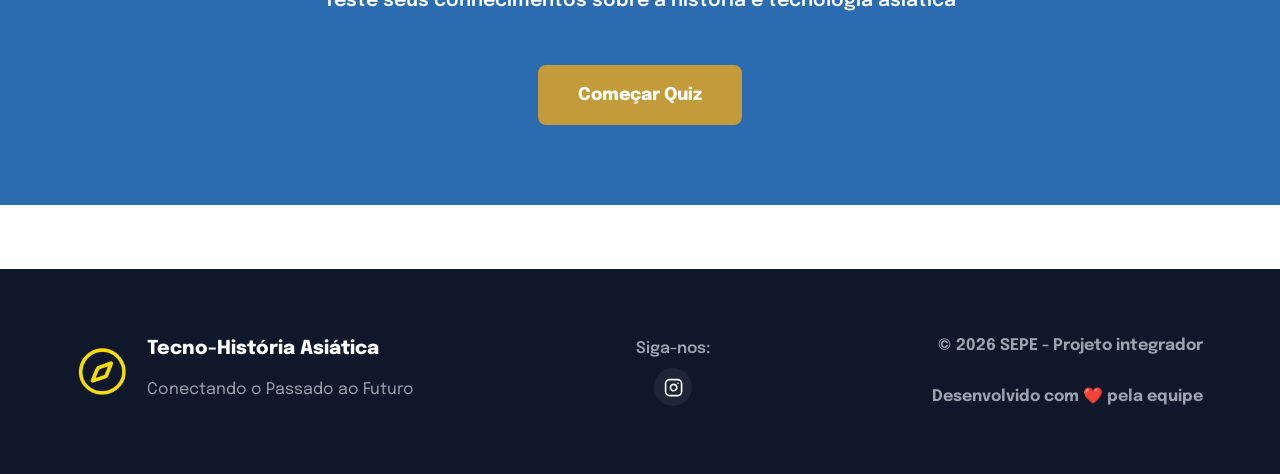
==== commit c098dee2: "Eu pesquisei sobre as imagens e icons e adicionei um sobre o comércio" ====
--- a/src/html/index.html
+++ b/src/html/index.html
@@ -69,7 +69,7 @@
             <p class="hero-subtitle">Conectando o Passado ao Futuro</p>
             
             <div class="botoes-hero">
-                <a href="conhecendo.html" class="btn btn-primary">Iniciar Jornada &rarr;</a>
+                <a href="conhecendo.html" class="btn btn-primary">Iniciar Jornada</a>
                 <a href="quiz.html" class="btn btn-outline">Testar Conhecimento</a>
             </div>
         </section>
@@ -82,7 +82,7 @@
             <div class="grid-explore">
                 <!-- Card 1: Comércio -->
                 <div class="card-explore">
-                    <div class="icon-box">🛍️</div>
+                    <div class="icon-box">🤝</div>
                     <h3>Comércio</h3>
                     <p>Descubra a rota da seda e os produtos que conectaram civilizações</p>
                     <a href="comercio.html" class="link-explorar">Explorar</a>
@@ -111,7 +111,7 @@
             <section class="cta-secao">
                 <h2>Prontos para a aventura?</h2>
                 <p>Teste seus conhecimentos sobre a história e tecnologia asiática</p>
-                <a href="quiz.html" class="btn-quiz">Começar Quiz &rarr;</a>
+                <a href="quiz.html" class="btn-quiz">Começar Quiz</a>
             </section>
         </div>
     </main>
--- a/src/css/style.css
+++ b/src/css/style.css
@@ -1,6 +1,4 @@
-/* =========================================
-   IMPORTAÇÃO DE FONTE E RESET BÁSICO
-========================================= */
+/* === IMPORTAÇÃO DE FONTE E RESET BÁSICO === */
 @import url('https://fonts.googleapis.com/css2?family=Epilogue:ital,wght@0,100..900;1,100..900&display=swap');
 
 * {
@@ -21,11 +19,9 @@
     color: inherit;
 }
 
-/* =========================================
-   HERO SEÇÃO
-========================================= */
+/* === HERO SEÇÃO === */
 .hero-home {
-    background-color: #1D2638; /* Fundo azul bem escuro */
+    background-color: #0A1C33; /* Fundo azul bem escuro */
     color: #FFFFFF;
     text-align: center;
     padding: 7rem 2rem;
@@ -36,7 +32,7 @@
 }
 
 .tagline {
-    color: #FBBF24; /* Amarelo/Laranja */
+    color: #C49B3A; /* Amarelo/Laranja */
     font-size: 0.85rem;
     font-weight: 600;
     letter-spacing: 1.5px;
@@ -52,7 +48,7 @@
 }
 
 .hero-home h1 .highlight {
-    color: #3B82F6; /* Azul destaque */
+    color: #2B6CB0; /* Azul destaque */
     font-weight: 800; /* Texto mais grosso */
     display: block;
 }
@@ -86,14 +82,14 @@
 }
 
 .btn-primary {
-    background-color: #3B82F6;
-    color: #FFFFFF;
-    border: 2px solid #3B82F6;
+    background-color: #2B6CB0;
+    color: #FFFFFF;
+    border: 2px solid #2B6CB0;
 }
 
 .btn-primary:hover {
-    background-color: #2563EB;
-    border-color: #2563EB;
+    background-color: #2B6CB0;
+    border-color: #2B6CB0;
 }
 
 .btn-outline {
@@ -107,9 +103,7 @@
     border-color: #FFFFFF;
 }
 
-/* =========================================
-   EXPLORE A ÁSIA
-========================================= */
+/* === EXPLORE A ÁSIA === */
 .explore-secao {
     background-color: #FFFFFF;
     padding: 6rem 5%;
@@ -118,7 +112,7 @@
 
 .explore-secao h2 {
     font-size: 2.8rem;
-    color: #000000;
+    color: #0A1C33;
     font-weight: 800;
     margin-bottom: 1rem;
 }
@@ -139,7 +133,7 @@
 }
 
 .card-explore {
-    border: 2px solid #111827; /* Borda preta/escura */
+    border: 2px solid #DFE7F2;
     border-radius: 16px;
     padding: 2.5rem 2rem;
     text-align: left;
@@ -184,7 +178,7 @@
 }
 
 .link-explorar {
-    color: #2563EB;
+    color: #2B6CB0;
     font-weight: 800;
     font-size: 0.95rem;
     margin-top: auto;
@@ -194,16 +188,14 @@
     text-decoration: underline;
 }
 
-/* =========================================
-   CALL TO ACTION (CTA)
-========================================= */
+/* === CALL TO ACTION (CTA) === */
 .cta-wrapper {
     background-color: #FFFFFF;
     padding-bottom: 4rem; /* Cria a faixa branca no final da página idêntica a imagem */
 }
 
 .cta-secao {
-    background-color: #2563EB; /* Azul vibrante */
+    background-color: #2B6CB0; /* Azul vibrante */
     color: #FFFFFF;
     padding: 5rem 5%;
     text-align: center;
@@ -214,6 +206,7 @@
     font-weight: 800;
     margin-bottom: 1.5rem;
 }
+/* === RESPONSIVIDADE === */
 
 .cta-secao p {
     font-size: 1.2rem;
@@ -222,7 +215,7 @@
 }
 
 .btn-quiz {
-    background-color: #F59E0B; /* Laranja vibrante */
+    background-color: #C49B3A; /* Laranja vibrante */
     color: #FFFFFF;
     padding: 1rem 2.5rem;
     border-radius: 8px;
@@ -239,9 +232,7 @@
     background-color: #D97706; /* Laranja mais escuro no hover */
 }
 
-/* =========================================
-   RESPONSIVIDADE
-========================================= */
+/* ===  RESPONSIVIDADE === */
 @media (max-width: 992px) {
     .grid-explore {
         grid-template-columns: repeat(2, 1fr);
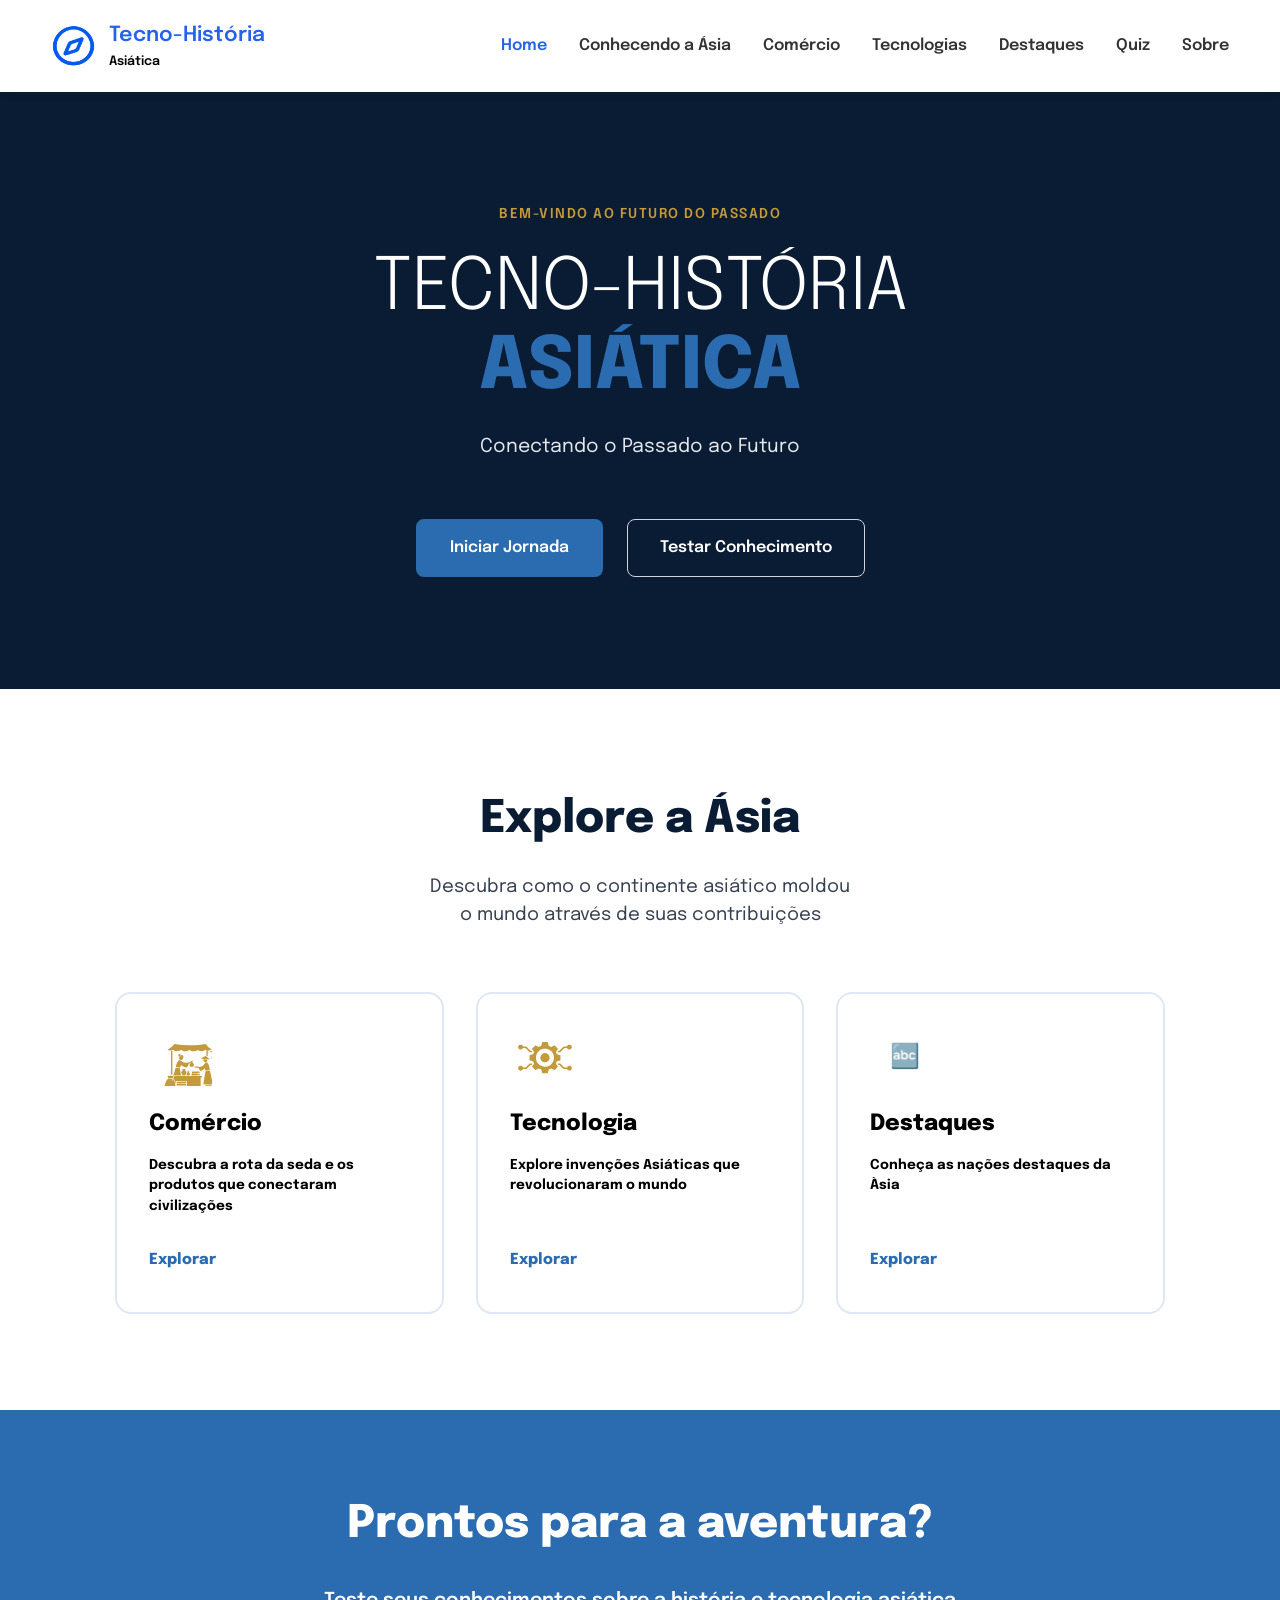
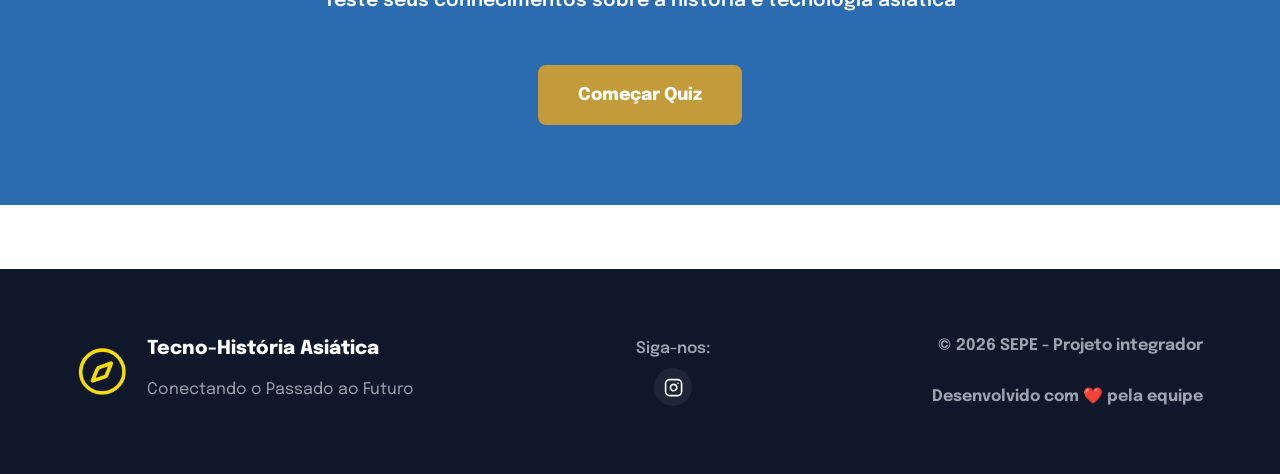
==== commit aa926f72: "alterei imagens do Home" ====
--- a/src/html/index.html
+++ b/src/html/index.html
@@ -82,7 +82,9 @@
             <div class="grid-explore">
                 <!-- Card 1: Comércio -->
                 <div class="card-explore">
-                    <div class="icon-box">🤝</div>
+                    <div class="icon-box">
+                        <img src="../../assets/icons/comercio_antigo_icon_svg(1).svg" alt="comercio">
+                    </div>
                     <h3>Comércio</h3>
                     <p>Descubra a rota da seda e os produtos que conectaram civilizações</p>
                     <a href="comercio.html" class="link-explorar">Explorar</a>
@@ -90,7 +92,9 @@
 
                 <!-- Card 2: Tecnologia -->
                 <div class="card-explore">
-                    <div class="icon-box">🖲️</div>
+                    <div class="icon-box">
+                        <img class="engrenagem" src="../../assets/icons/icone_tecnologia_engrenagem.svg" alt="">
+                    </div>
                     <h3>Tecnologia</h3>
                     <p>Explore invenções Asiáticas que revolucionaram o mundo</p>
                     <a href="tecnologias.html" class="link-explorar">Explorar</a>
--- a/src/css/style.css
+++ b/src/css/style.css
@@ -149,9 +149,8 @@
 }
 
 .icon-box {
-    background-color: #EFF6FF; /* Fundo azul claro */
     color: #3B82F6;
-    width: 48px;
+    width: 70px;
     height: 48px;
     border-radius: 10px;
     display: flex;
@@ -159,6 +158,14 @@
     justify-content: center;
     font-size: 1.5rem;
     margin-bottom: 1.5rem;
+}
+.icon-box img {
+    width: 3.5rem ;
+    
+}
+.icon-box .engrenagem {
+    width: 5rem ;
+    
 }
 
 .card-explore h3 {
